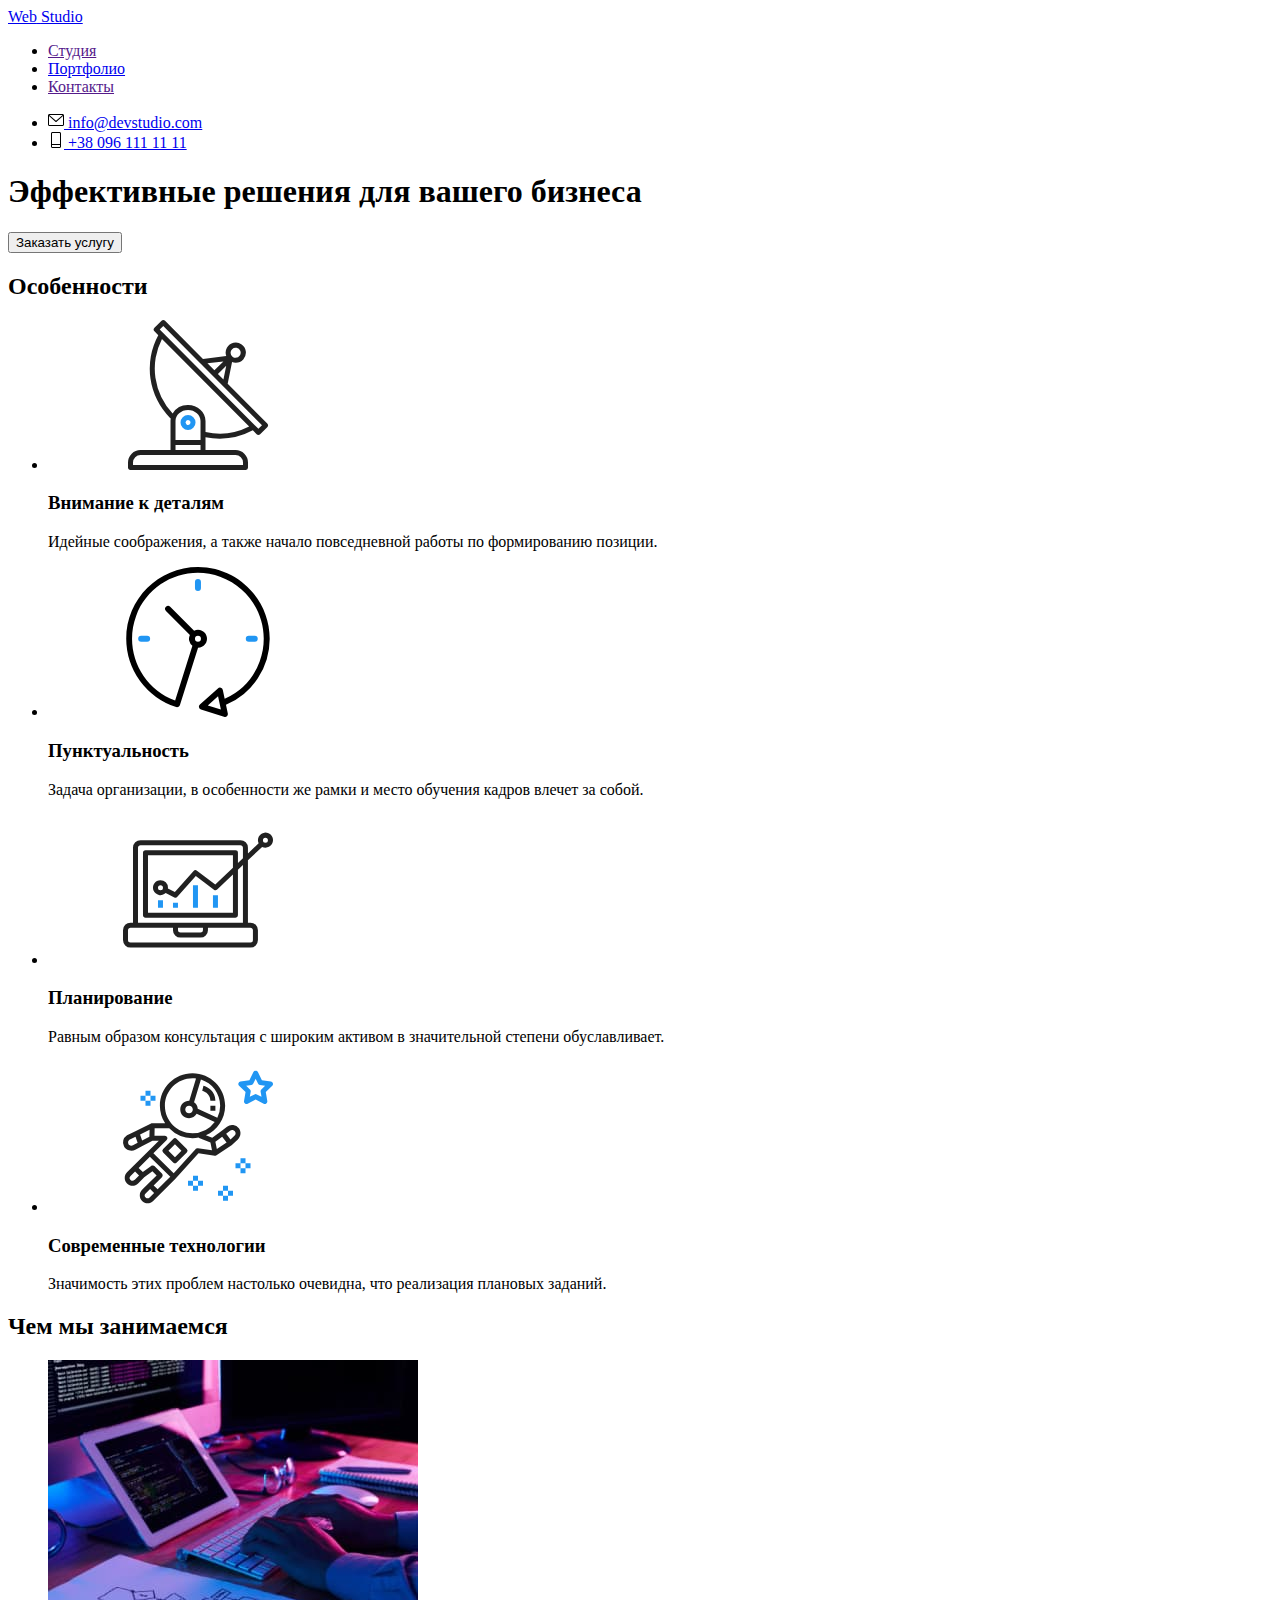
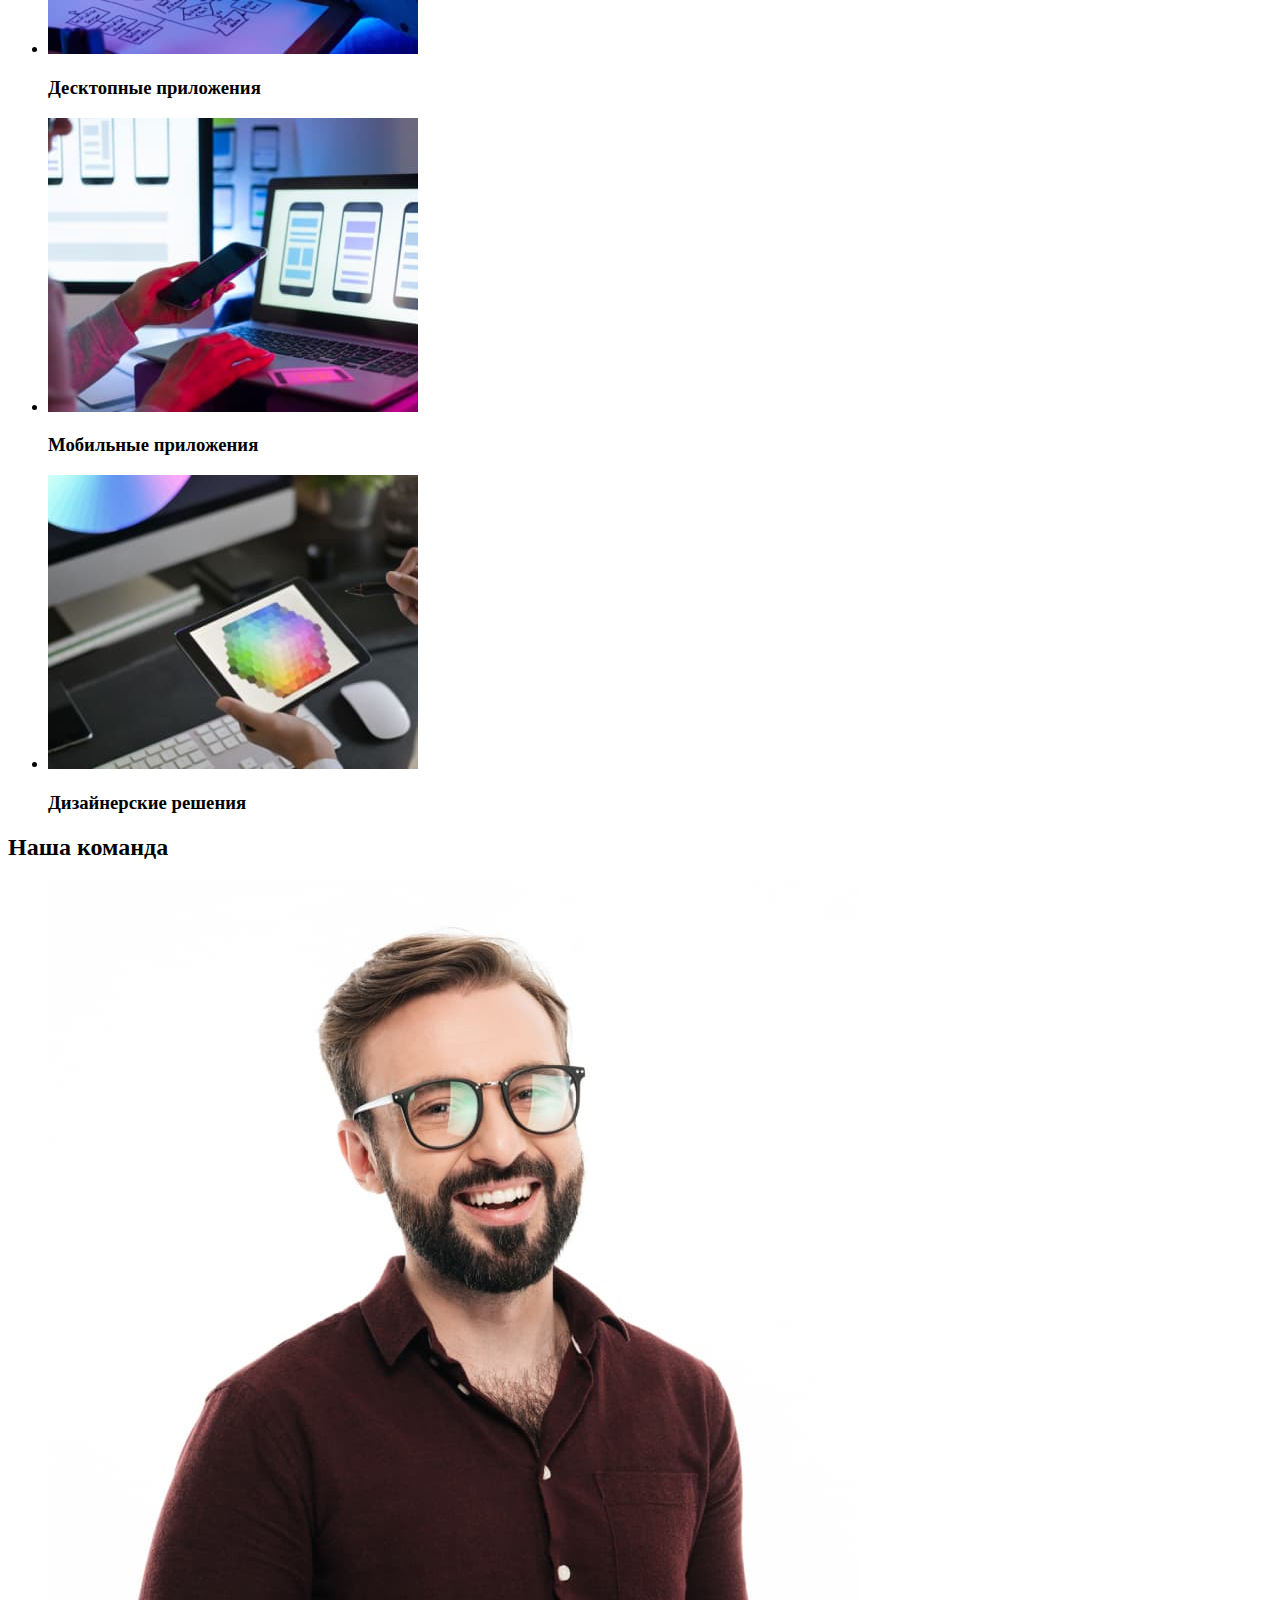
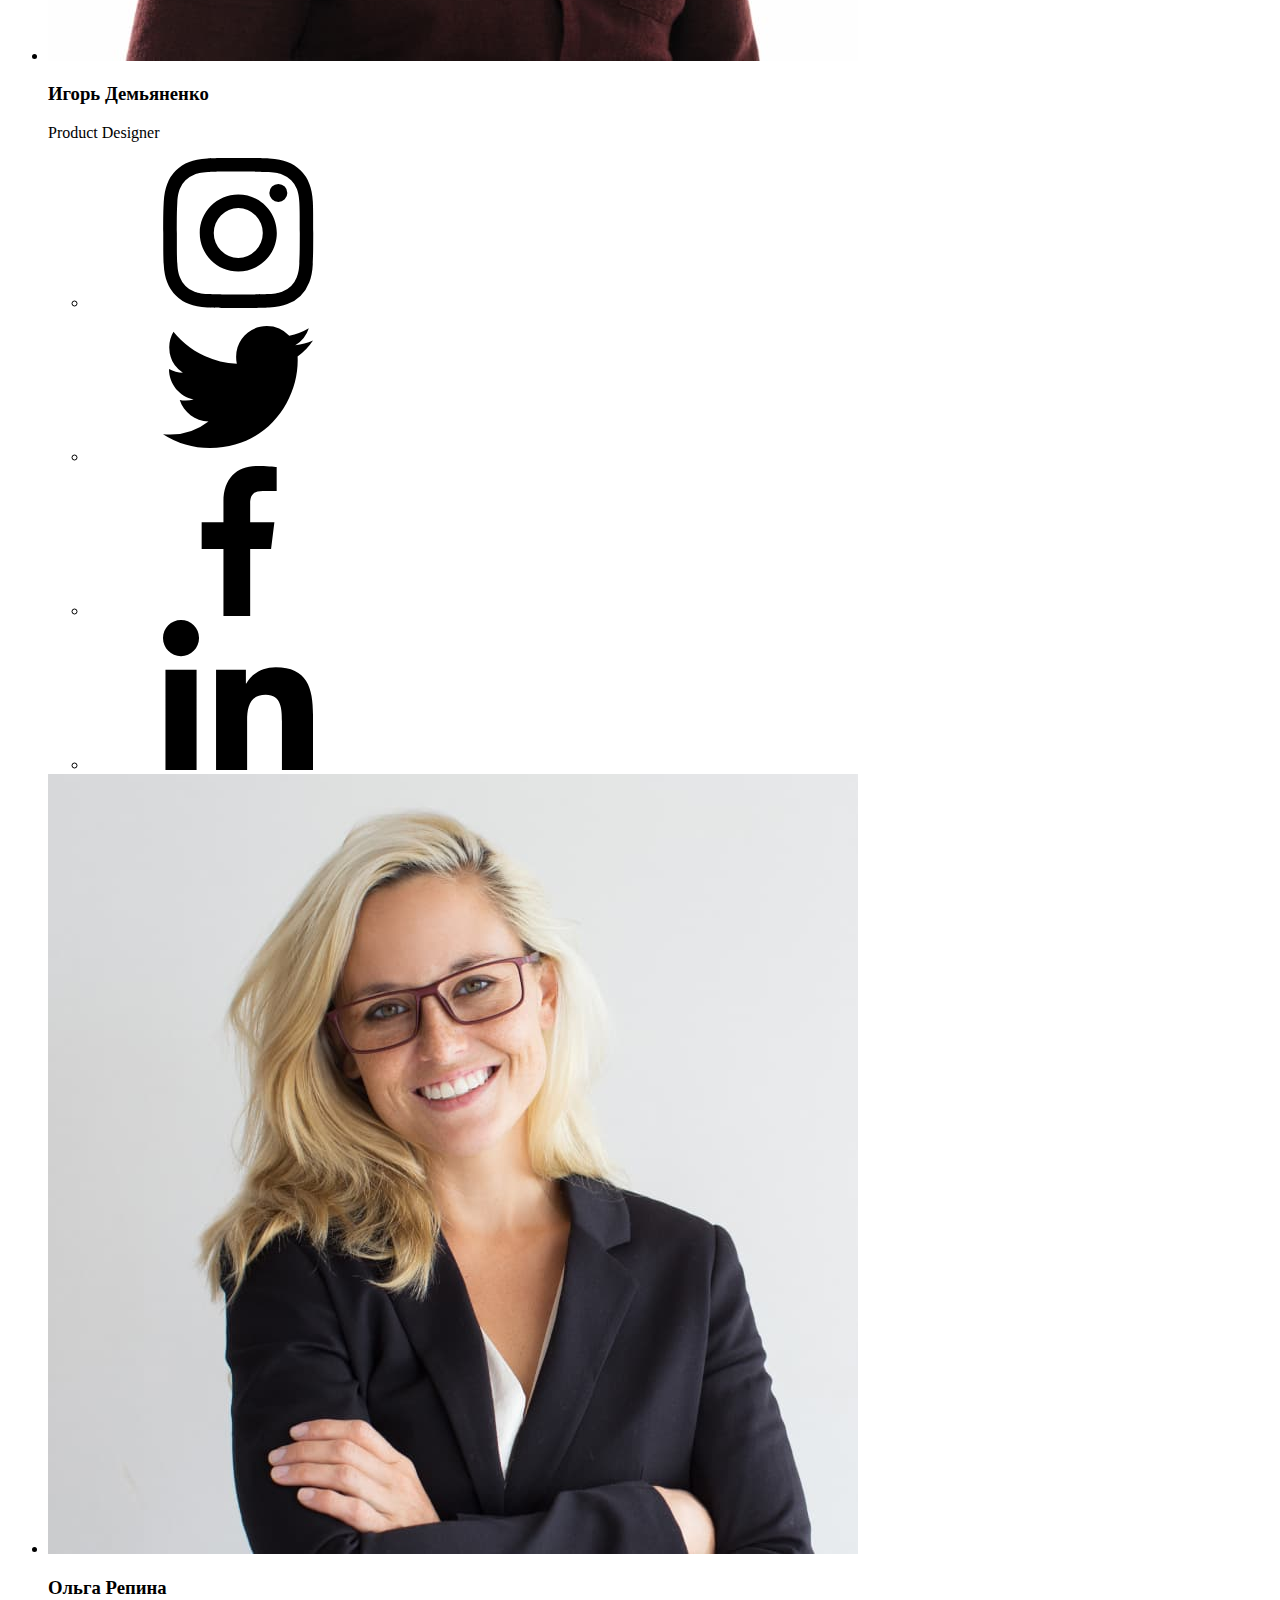
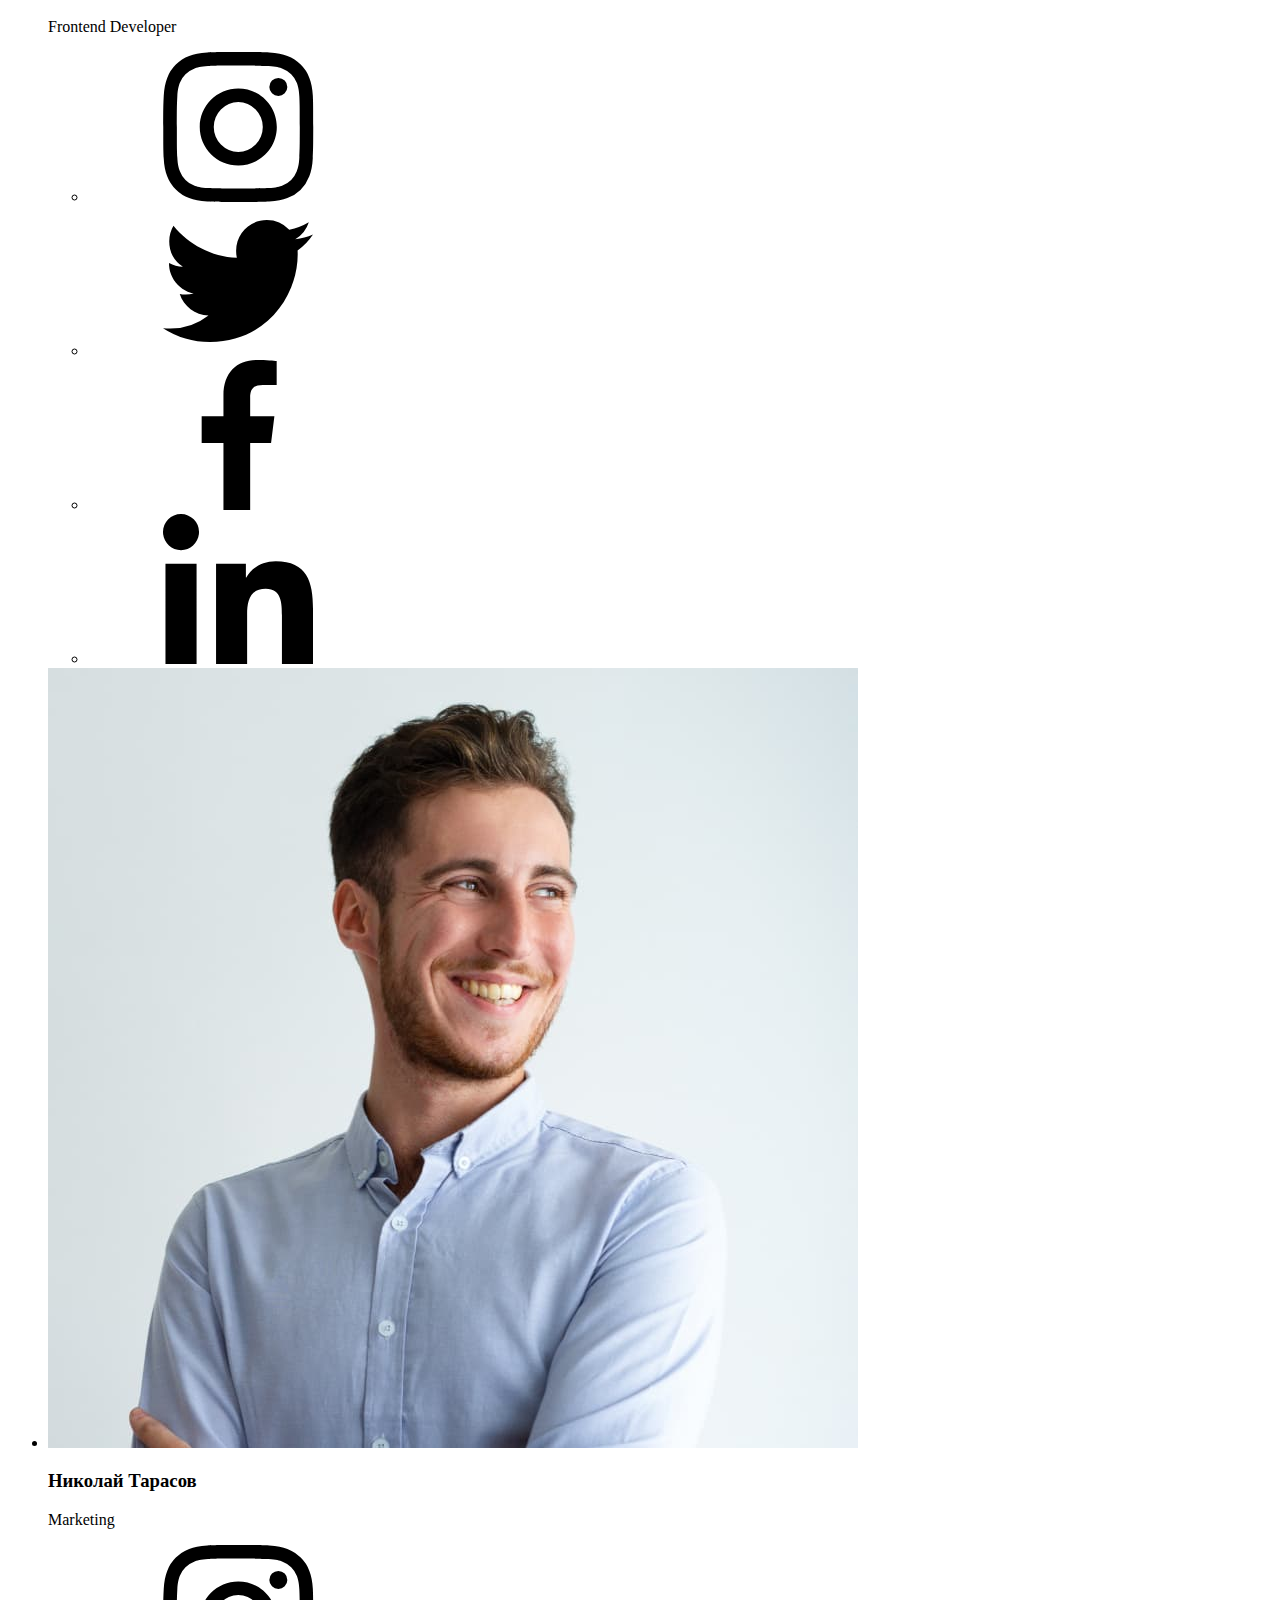
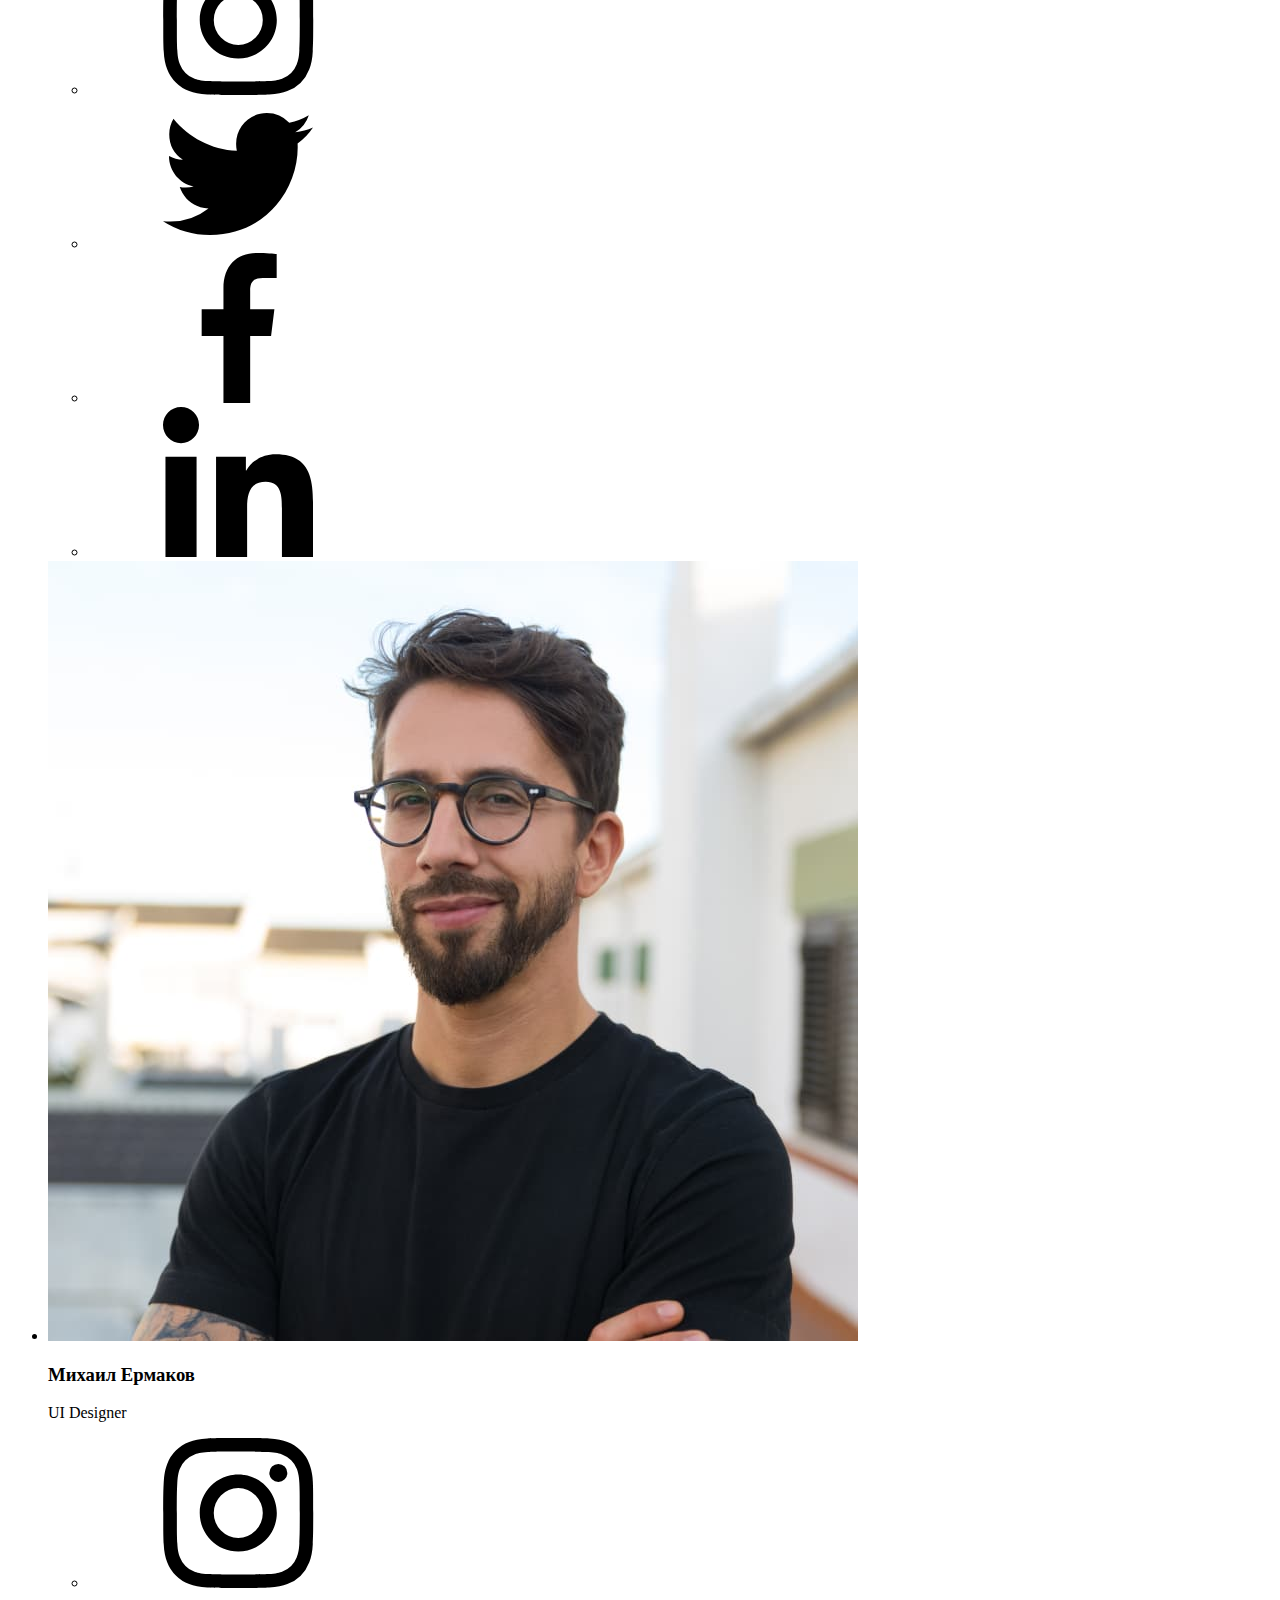
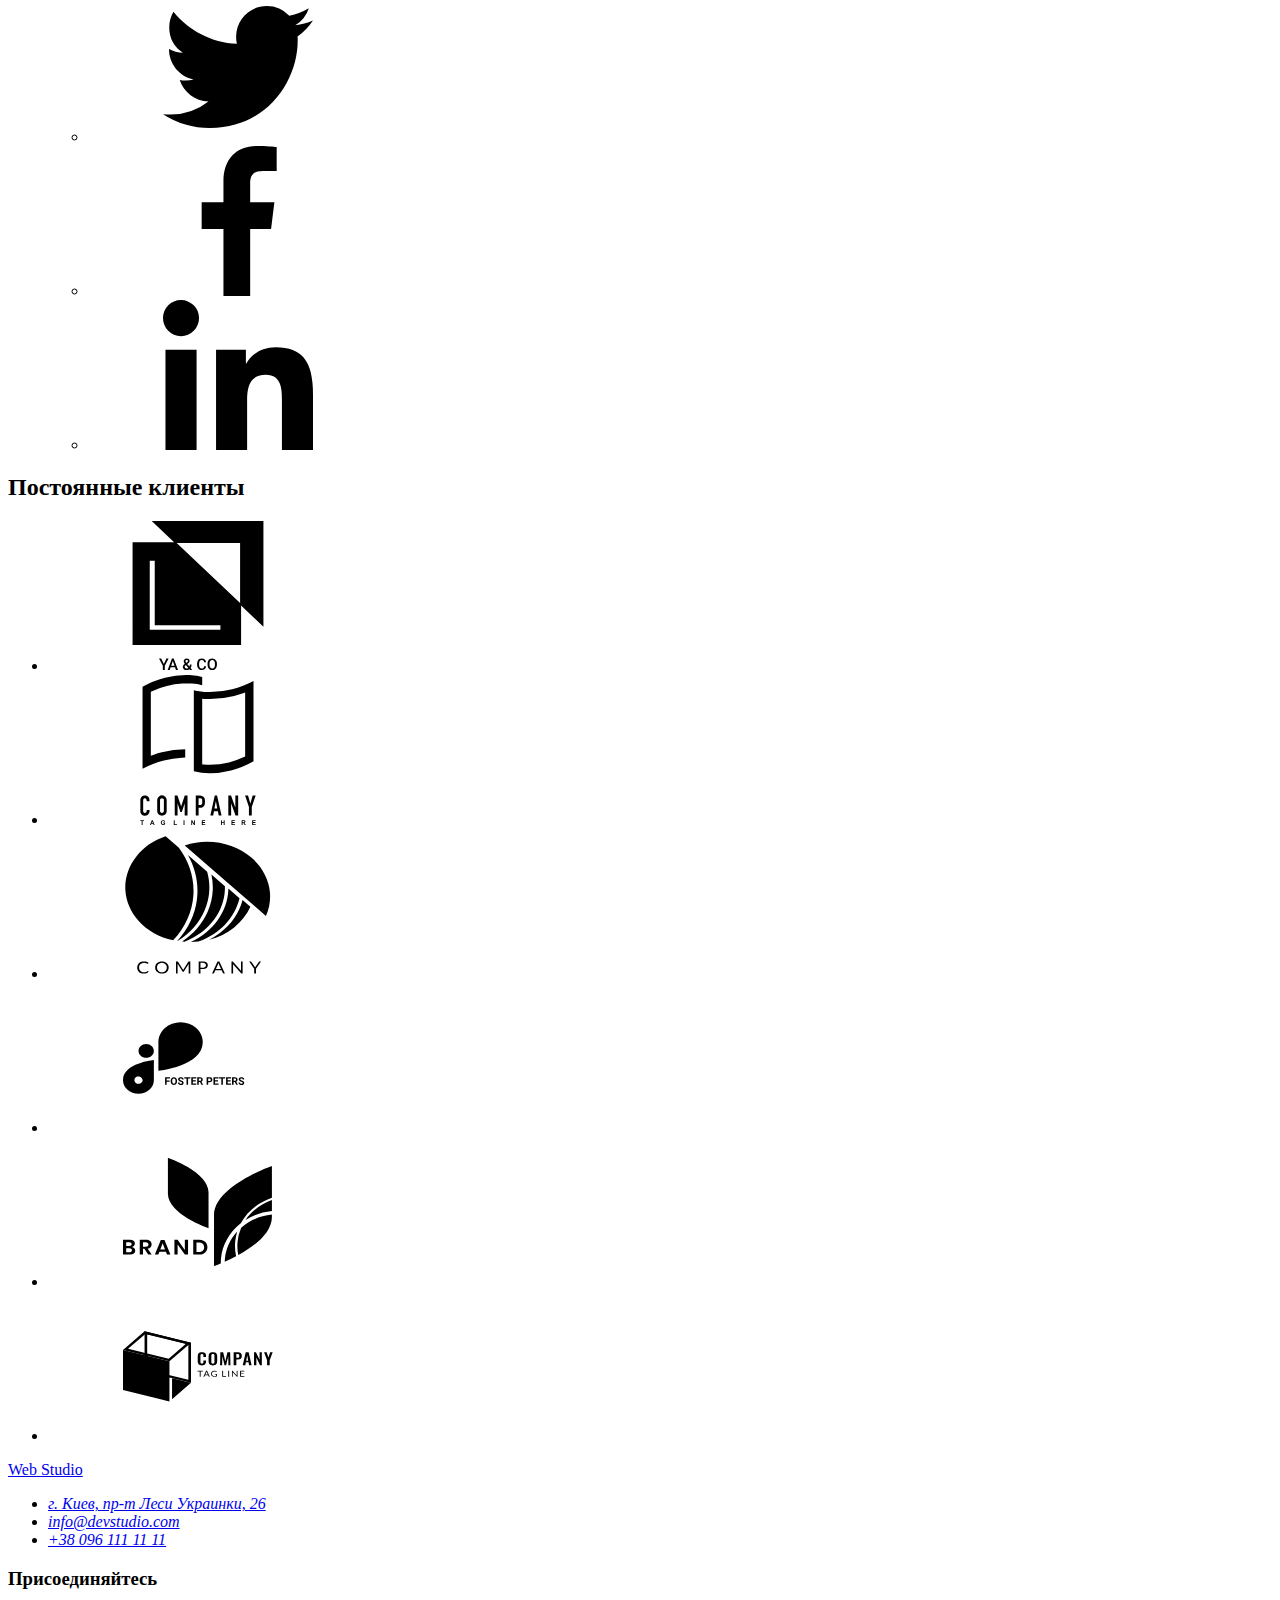
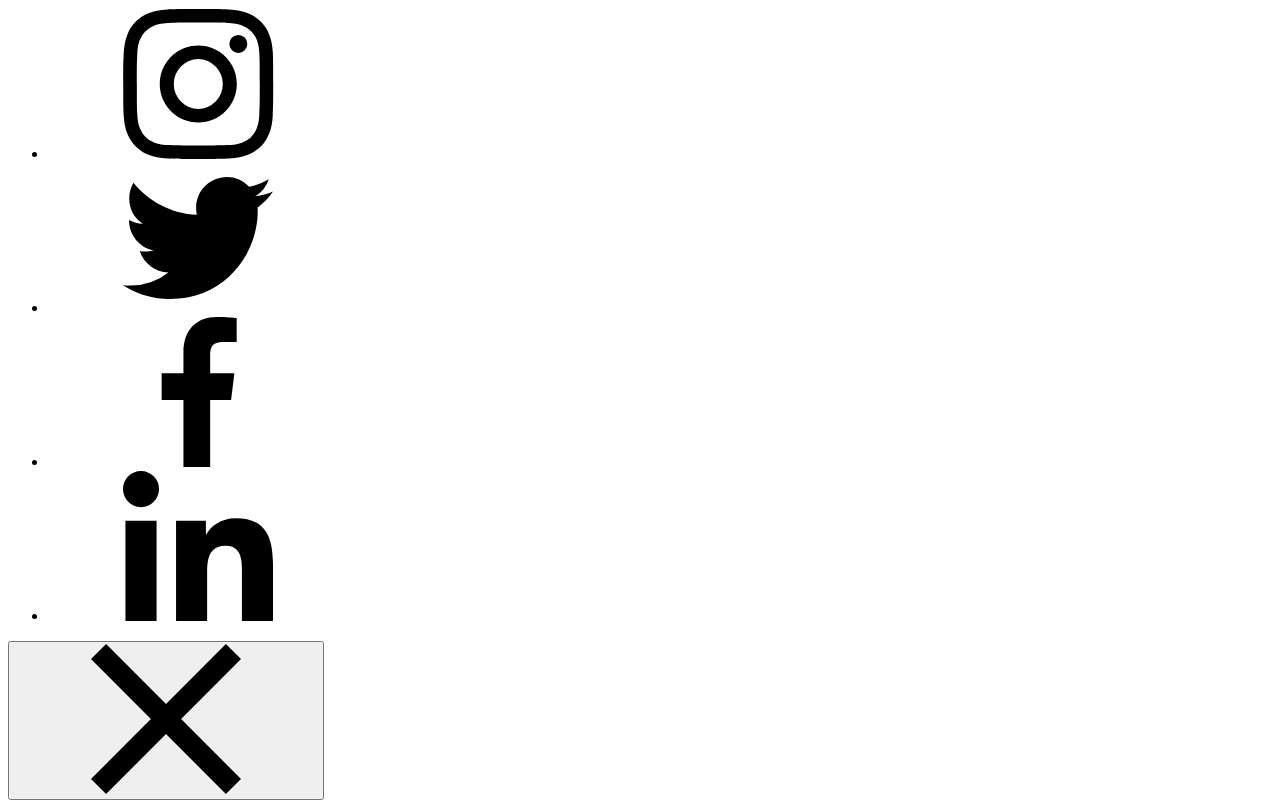
==== index.html @ 8badcd29 "html" ====
<!DOCTYPE html>
<html lang="ru">
	<head>
		<meta charset="UTF-8" />
		<meta http-equiv="X-UA-Compatible" content="IE=edge" />
		<meta name="viewport" content="width=device-width, initial-scale=1.0" />
		<title>Вебстудия</title>
		<link
			href="https://fonts.googleapis.com/css2?family=Raleway:wght@700&family=Roboto:wght@400;500;700;900&display=swap"
			rel="stylesheet"
		/>
		<link
			rel="stylesheet"
			href="https://cdnjs.cloudflare.com/ajax/libs/modern-normalize/1.1.0/modern-normalize.min.css"
			integrity="sha512-wpPYUAdjBVSE4KJnH1VR1HeZfpl1ub8YT/NKx4PuQ5NmX2tKuGu6U/JRp5y+Y8XG2tV+wKQpNHVUX03MfMFn9Q=="
			crossorigin="anonymous"
			referrerpolicy="no-referrer"
		/>
		<link rel="stylesheet" href="./css/styles.css" />
	</head>
	<body class="body">
		<header class="navigation">
			<div class="container main-nav">
				<a href="./index.html" class="logo">
					<span class="logo-web">Web</span>
					<span class="logo-studio">Studio</span>
				</a>
				<ul class="site-nav list">
					<li class="item"><a href="" class="link current">Студия</a></li>
					<li class="item"><a href="./portfolio.html" class="link">Портфолио</a></li>
					<li class="item"><a href="" class="link">Контакты</a></li>
				</ul>
				<ul class="list auth-nav">
					<li class="item auth-nav-item">
						<a href="mailto:info@devstudio.com" class="link auth-nav-link">
							<svg width="16px" height="16px" class="auth-nav-icon">
								<use href="./images/symbol-defs.svg#icon-envelope"></use>
							</svg>
							info@devstudio.com
						</a>
					</li>
					<li class="item auth-nav-item">
						<a href="tel:+380961111111" class="link auth-nav-link">
							<svg width="16px" height="16px" class="auth-nav-icon">
								<use href="./images/symbol-defs.svg#icon-smartphone"></use>
							</svg>
							+38 096 111 11 11
						</a>
					</li>
				</ul>
			</div>
		</header>
		<main>
			<section class="section hero overlay">
				<h1 class="hero-title">Эффективные решения для вашего бизнеса</h1>
				<button type="button" class="button" data-modal-open>Заказать услугу</button>
			</section>

			<section class="section features">
				<div class="container">
					<h2 class="section-title visually-hidden">Особенности</h2>
					<ul class="list features-list">
						<li class="features-item">
							<div class="features-item-bgr">
								<svg class="features-icon">
									<use href="./images/symbol-defs.svg#icon-features-antenna-1"></use>
								</svg>
							</div>
							<h3 class="section-subtitle">Внимание к деталям</h3>
							<p class="features-item-text">
								Идейные соображения, а также начало повседневной работы по формированию позиции.
							</p>
						</li>
						<li class="item">
							<div class="features-item-bgr">
								<svg class="features-icon">
									<use href="./images/symbol-defs.svg#icon-features-clock-2"></use>
								</svg>
							</div>
							<h3 class="section-subtitle">Пунктуальность</h3>
							<p class="features-item-text">
								Задача организации, в особенности же рамки и место обучения кадров влечет за собой.
							</p>
						</li>
						<li class="item">
							<div class="features-item-bgr">
								<svg class="features-icon">
									<use href="./images/symbol-defs.svg#icon-features-diagram-3"></use>
								</svg>
							</div>
							<h3 class="section-subtitle">Планирование</h3>
							<p class="features-item-text">
								Равным образом консультация с широким активом в значительной степени обуславливает.
							</p>
						</li>
						<li class="item">
							<div class="features-item-bgr">
								<svg class="features-icon">
									<use href="./images/symbol-defs.svg#icon-features-astronaut-4"></use>
								</svg>
							</div>
							<h3 class="section-subtitle">Современные технологии</h3>
							<p class="features-item-text">
								Значимость этих проблем настолько очевидна, что реализация плановых заданий.
							</p>
						</li>
					</ul>
				</div>
			</section>
			<section class="section works">
				<div class="container">
					<h2 class="section-title">Чем мы занимаемся</h2>
					<ul class="list works-list">
						<li class="item">
							<div class="item-img">
								<img src="./images/pc.jpg" alt="Десктопные приложения" />
								<h3 class="section-subtitle item-img-text">Десктопные приложения</h3>
							</div>
						</li>
						<li class="item">
							<div class="item-img">
								<img src="./images/mobile.jpg" alt="Мобильные приложения" />
								<h3 class="section-subtitle item-img-text">Мобильные приложения</h3>
							</div>
						</li>
						<li class="item">
							<div class="item-img">
								<img src="./images/design.jpg" alt="Дизайнерские решения" />
								<h3 class="section-subtitle item-img-text">Дизайнерские решения</h3>
							</div>
						</li>
					</ul>
				</div>
			</section>
			<section class="section our-team">
				<div class="container">
					<h2 class="section-title">Наша команда</h2>
					<ul class="list team-list">
						<li class="team-item">
							<img src="./images/photoidemianenko.jpg" alt="фото Игоря Демьяненко" />
							<div class="item-card">
								<h3 class="item-card-title">Игорь Демьяненко</h3>
								<p class="item-card-text" lang="en">Product Designer</p>
								<ul class="list item-card-social-links">
									<li class="item-card-links">
										<a href="" class="item-card-links-bgr">
											<svg class="item-card-icon">
												<use href="./images/symbol-defs.svg#icon-instagram"></use>
											</svg>
										</a>
									</li>
									<li class="item-card-links">
										<a href="" class="item-card-links-bgr">
											<svg class="item-card-icon">
												<use href="./images/symbol-defs.svg#icon-twitter"></use>
											</svg>
										</a>
									</li>
									<li class="item-card-links">
										<a href="" class="item-card-links-bgr">
											<svg class="item-card-icon">
												<use href="./images/symbol-defs.svg#icon-facebook"></use>
											</svg>
										</a>
									</li>
									<li class="item-card-links">
										<a href="" class="item-card-links-bgr">
											<svg class="item-card-icon">
												<use href="./images/symbol-defs.svg#icon-linkedin"></use>
											</svg>
										</a>
									</li>
								</ul>
							</div>
						</li>
						<li class="team-item">
							<img src="./images/photoorepina.jpg" alt="фото Ольги Репиной" />
							<div class="item-card">
								<h3 class="item-card-title">Ольга Репина</h3>
								<p class="item-card-text" lang="en">Frontend Developer</p>
								<ul class="list item-card-social-links">
									<li class="item-card-links">
										<a href="" class="item-card-links-bgr">
											<svg class="item-card-icon">
												<use href="./images/symbol-defs.svg#icon-instagram"></use>
											</svg>
										</a>
									</li>
									<li class="item-card-links">
										<a href="" class="item-card-links-bgr">
											<svg class="item-card-icon">
												<use href="./images/symbol-defs.svg#icon-twitter"></use>
											</svg>
										</a>
									</li>
									<li class="item-card-links">
										<a href="" class="item-card-links-bgr">
											<svg class="item-card-icon">
												<use href="./images/symbol-defs.svg#icon-facebook"></use>
											</svg>
										</a>
									</li>
									<li class="item-card-links">
										<a href="" class="item-card-links-bgr">
											<svg class="item-card-icon">
												<use href="./images/symbol-defs.svg#icon-linkedin"></use>
											</svg>
										</a>
									</li>
								</ul>
							</div>
						</li>
						<li class="team-item">
							<img src="./images/photontarasov.jpg" alt="фото Николая Тарасова" />
							<div class="item-card">
								<h3 class="item-card-title">Николай Тарасов</h3>
								<p class="item-card-text" lang="en">Marketing</p>
								<ul class="list item-card-social-links">
									<li class="item-card-links">
										<a href="" class="item-card-links-bgr">
											<svg class="item-card-icon">
												<use href="./images/symbol-defs.svg#icon-instagram"></use>
											</svg>
										</a>
									</li>
									<li class="item-card-links">
										<a href="" class="item-card-links-bgr">
											<svg class="item-card-icon">
												<use href="./images/symbol-defs.svg#icon-twitter"></use>
											</svg>
										</a>
									</li>
									<li class="item-card-links">
										<a href="" class="item-card-links-bgr">
											<svg class="item-card-icon">
												<use href="./images/symbol-defs.svg#icon-facebook"></use>
											</svg>
										</a>
									</li>
									<li class="item-card-links">
										<a href="" class="item-card-links-bgr">
											<svg class="item-card-icon">
												<use href="./images/symbol-defs.svg#icon-linkedin"></use>
											</svg>
										</a>
									</li>
								</ul>
							</div>
						</li>
						<li class="team-item">
							<img src="./images/photomyermakov.jpg" alt="фото Михаила Ермакова" />
							<div class="item-card">
								<h3 class="item-card-title">Михаил Ермаков</h3>
								<p class="item-card-text" lang="en">UI Designer</p>
								<ul class="list item-card-social-links">
									<li class="item-card-links">
										<a href="" class="item-card-links-bgr">
											<svg class="item-card-icon">
												<use href="./images/symbol-defs.svg#icon-instagram"></use>
											</svg>
										</a>
									</li>
									<li class="item-card-links">
										<a href="" class="item-card-links-bgr">
											<svg class="item-card-icon">
												<use href="./images/symbol-defs.svg#icon-twitter"></use>
											</svg>
										</a>
									</li>
									<li class="item-card-links">
										<a href="" class="item-card-links-bgr">
											<svg class="item-card-icon">
												<use href="./images/symbol-defs.svg#icon-facebook"></use>
											</svg>
										</a>
									</li>
									<li class="item-card-links">
										<a href="" class="item-card-links-bgr">
											<svg class="item-card-icon">
												<use href="./images/symbol-defs.svg#icon-linkedin"></use>
											</svg>
										</a>
									</li>
								</ul>
							</div>
						</li>
					</ul>
				</div>
			</section>
			<section class="section clients">
				<div class="container">
					<h2 class="section-title">Постоянные клиенты</h2>
					<ul class="list clients-list">
						<li class="clients-item">
							<a href="" class="clients-link">
								<svg class="clients-icon">
									<use href="./images/symbol-defs.svg#icon-client-1"></use>
								</svg>
							</a>
						</li>
						<li class="clients-item">
							<a href="" class="clients-link">
								<svg class="clients-icon">
									<use href="./images/symbol-defs.svg#icon-client-2"></use>
								</svg>
							</a>
						</li>
						<li class="clients-item">
							<a href="" class="clients-link">
								<svg class="clients-icon">
									<use href="./images/symbol-defs.svg#icon-client-3"></use>
								</svg>
							</a>
						</li>
						<li class="clients-item">
							<a href="" class="clients-link">
								<svg class="clients-icon">
									<use href="./images/symbol-defs.svg#icon-client-4"></use>
								</svg>
							</a>
						</li>
						<li class="clients-item">
							<a href="" class="clients-link">
								<svg class="clients-icon">
									<use href="./images/symbol-defs.svg#icon-client-5"></use>
								</svg>
							</a>
						</li>
						<li class="clients-item">
							<a href="" class="clients-link">
								<svg class="clients-icon">
									<use href="./images/symbol-defs.svg#icon-client-6"></use>
								</svg>
							</a>
						</li>
					</ul>
				</div>
			</section>
		</main>
		<footer class="footer">
			<div class="container footer-main">
				<div class="footer-address">
					<a href="./index.html" class="logo">
						<span class="footerlogo-web">Web</span>
						<span class="footerlogo-studio">Studio</span>
					</a>
					<address>
						<ul class="list address">
							<li class="address-item">
								<a
									class="address-item-address"
									href=" https://goo.gl/maps/1C48AsZsahUHrxCw9 "
									target="_blank"
									rel="noopener noreferrer"
								>
									г. Киев, пр-т Леси Украинки, 26
								</a>
							</li>
							<li class="address-item">
								<a class="address-item-link" href="mailto:info@devstudio.com">info@devstudio.com</a>
							</li>
							<li class="address-item">
								<a class="address-item-link" href="tel:+380961111111">+38 096 111 11 11</a>
							</li>
						</ul>
					</address>
				</div>
				<div class="footer-links">
					<h3 class="section-subtitle for-footer">Присоединяйтесь</h3>
					<ul class="list item-card-social-links for-footer">
						<li class="item-card-links">
							<a href="" class="item-card-links-bgr for-footer">
								<svg class="item-card-icon">
									<use href="./images/symbol-defs.svg#icon-instagram"></use>
								</svg>
							</a>
						</li>
						<li class="item-card-links">
							<a href="" class="item-card-links-bgr for-footer">
								<svg class="item-card-icon">
									<use href="./images/symbol-defs.svg#icon-twitter"></use>
								</svg>
							</a>
						</li>
						<li class="item-card-links">
							<a href="" class="item-card-links-bgr for-footer">
								<svg class="item-card-icon">
									<use href="./images/symbol-defs.svg#icon-facebook"></use>
								</svg>
							</a>
						</li>
						<li class="item-card-links">
							<a href="" class="item-card-links-bgr for-footer">
								<svg class="item-card-icon">
									<use href="./images/symbol-defs.svg#icon-linkedin"></use>
								</svg>
							</a>
						</li>
					</ul>
				</div>
			</div>
		</footer>
		<div class="backdrop is-hidden" data-modal>
			<div class="modal">
				<button type="button" data-modal-close class="modal-button">
					<div class="modal-close">
						<svg class="modal-close-icon"><use href="./images/symbol-defs.svg#icon-vector"></use></svg>
					</div>
				</button>
			</div>
		</div>
		<script src="./js/modal.js"></script>
	</body>
</html>
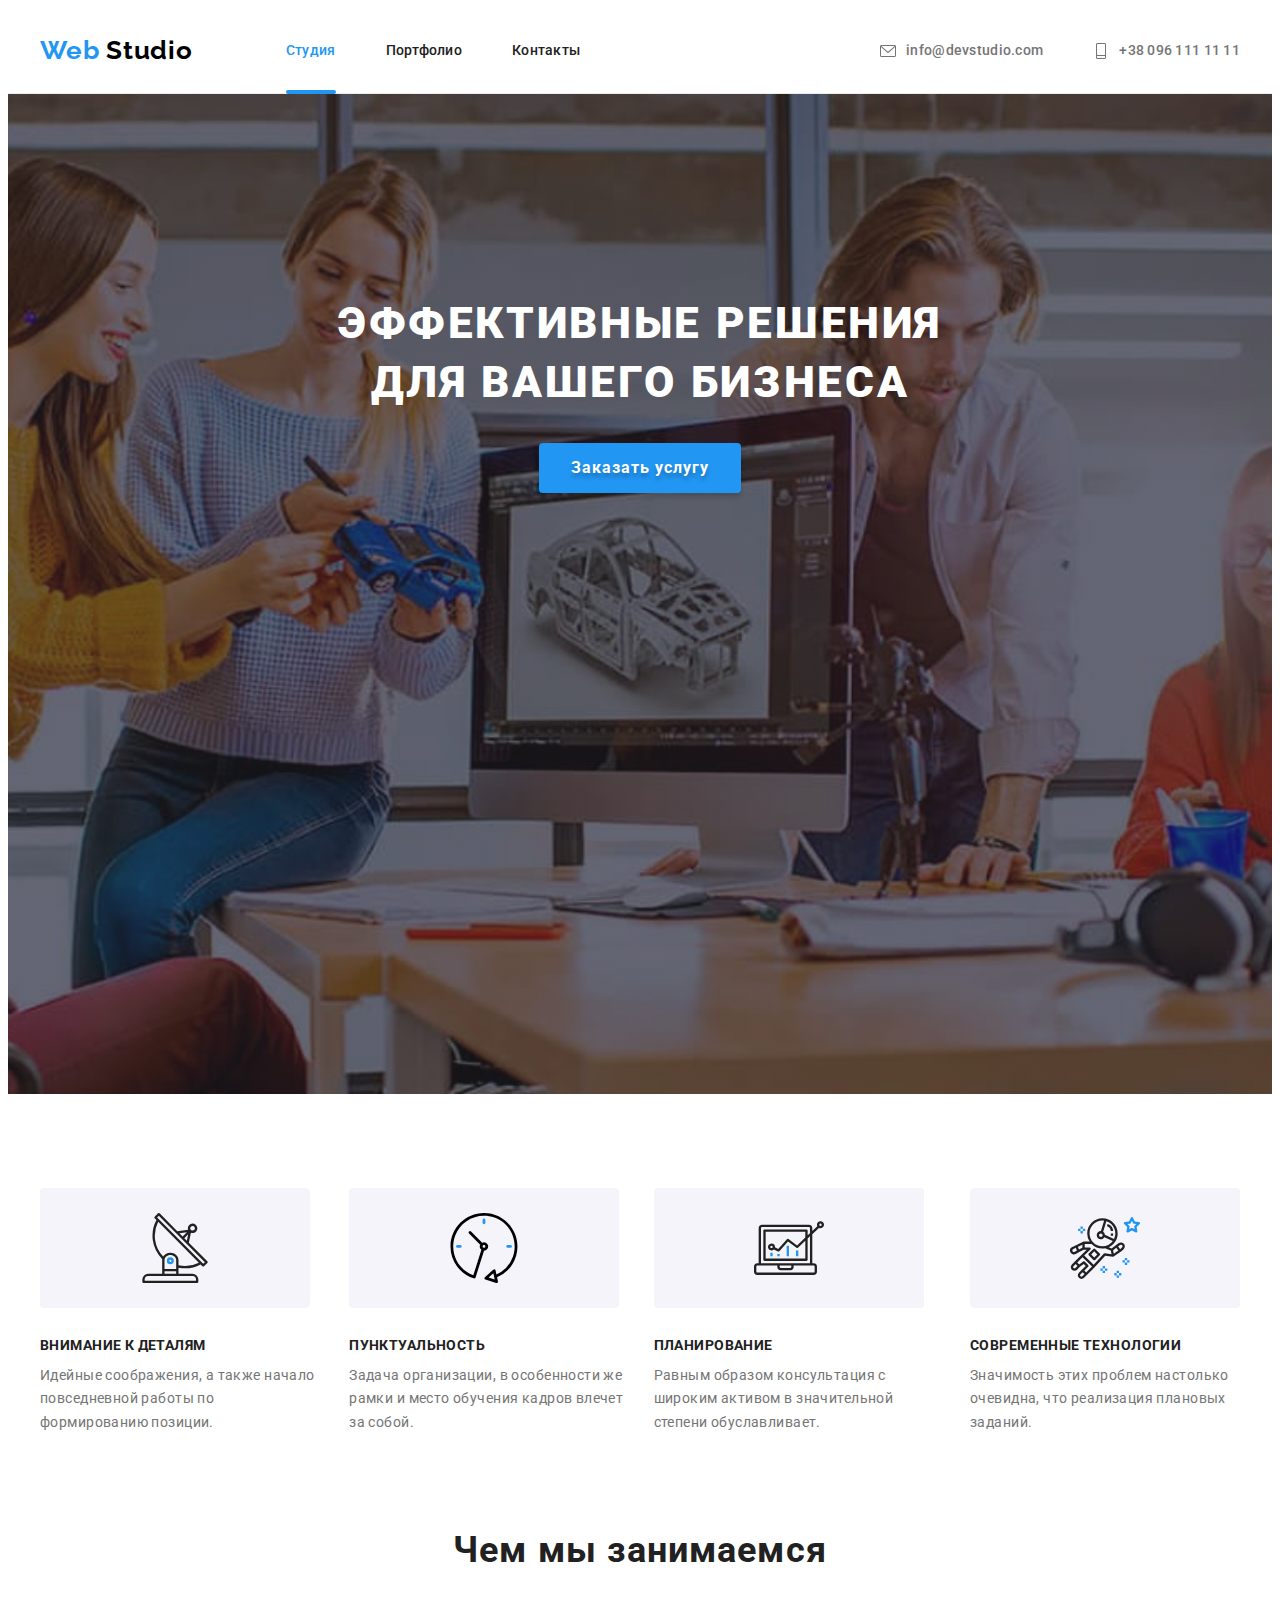
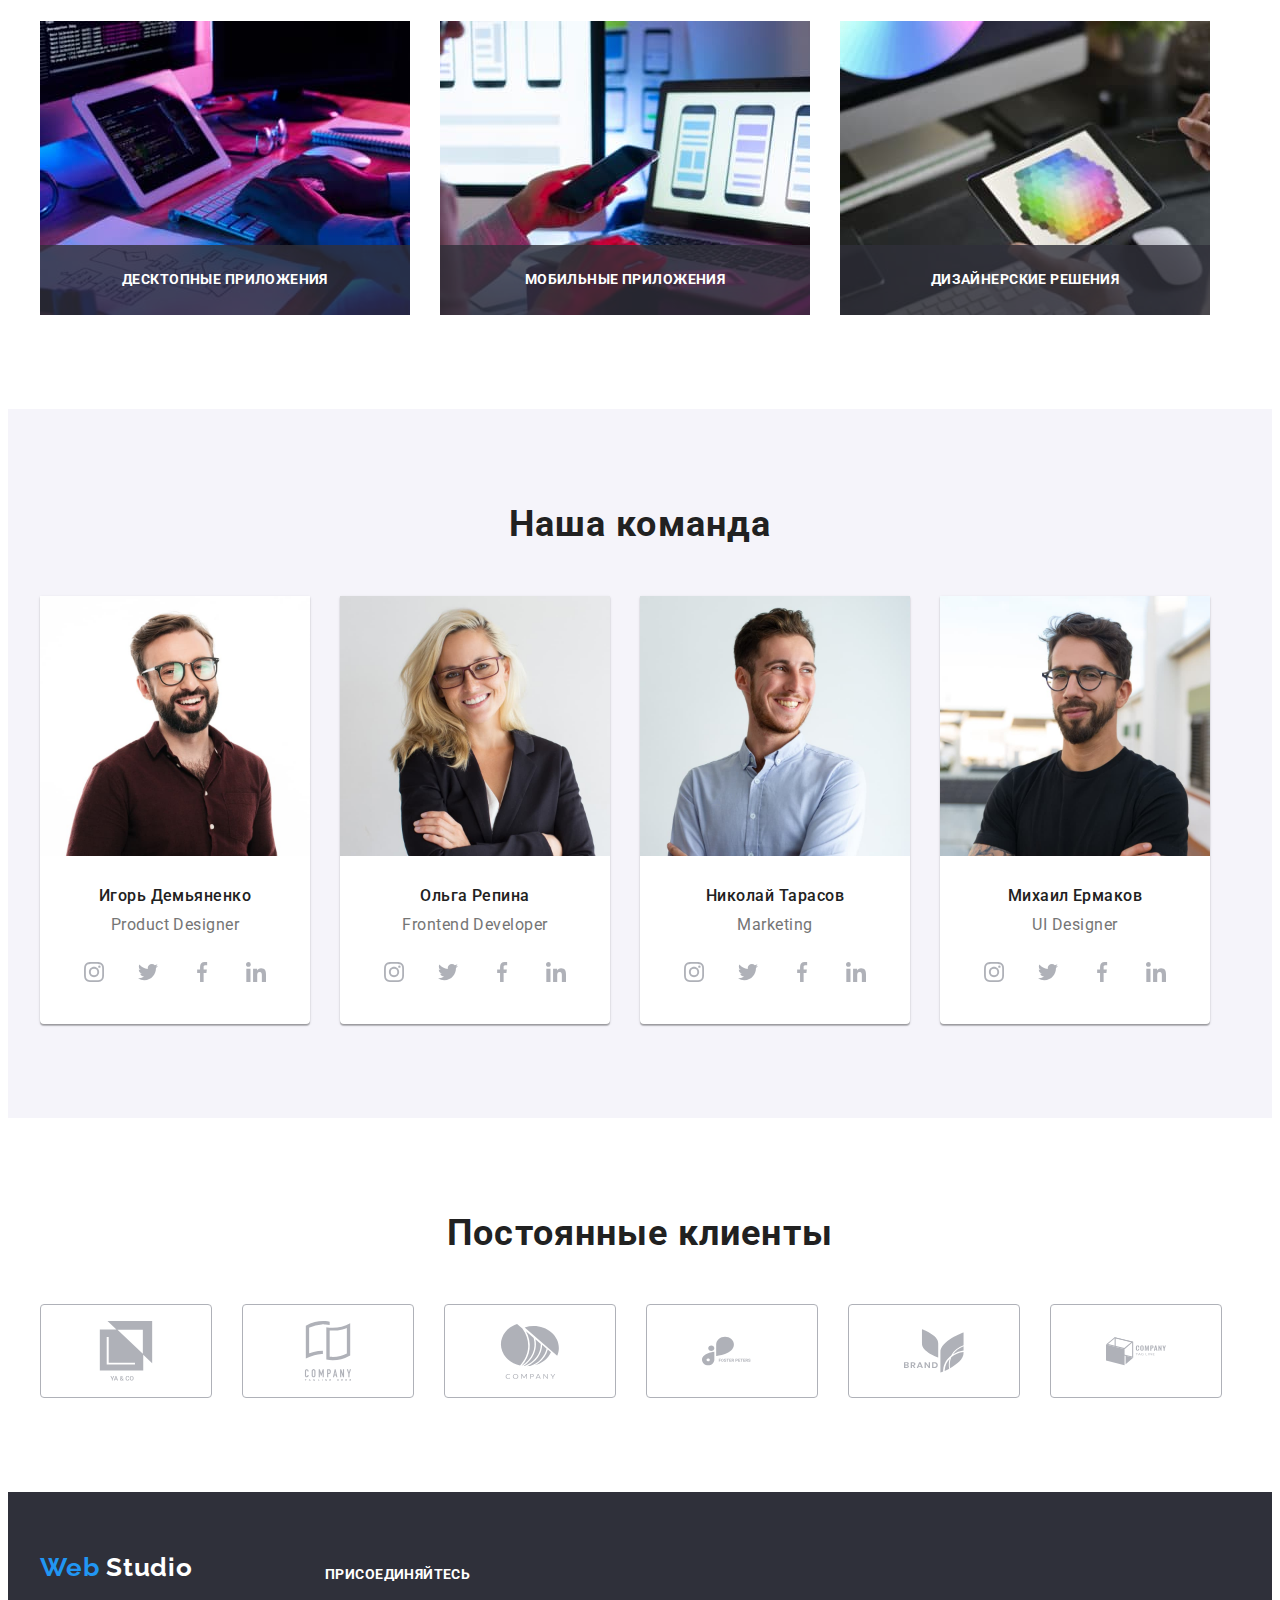
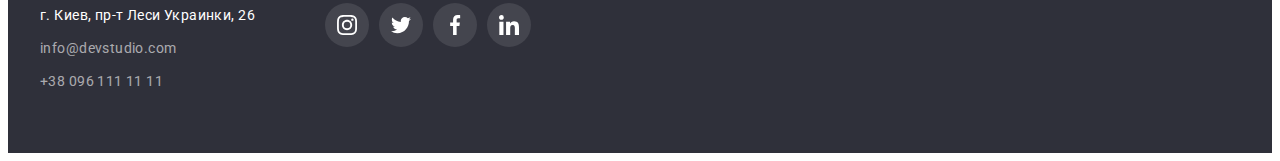
==== commit c1b1357d: "позиціонування і анімація" ====
--- a/index.html
+++ b/index.html
@@ -370,28 +370,28 @@
 					<ul class="list item-card-social-links for-footer">
 						<li class="item-card-links">
 							<a href="" class="item-card-links-bgr for-footer">
-								<svg class="item-card-icon">
+								<svg class="item-card-icon for-footer">
 									<use href="./images/symbol-defs.svg#icon-instagram"></use>
 								</svg>
 							</a>
 						</li>
 						<li class="item-card-links">
 							<a href="" class="item-card-links-bgr for-footer">
-								<svg class="item-card-icon">
+								<svg class="item-card-icon for-footer">
 									<use href="./images/symbol-defs.svg#icon-twitter"></use>
 								</svg>
 							</a>
 						</li>
 						<li class="item-card-links">
 							<a href="" class="item-card-links-bgr for-footer">
-								<svg class="item-card-icon">
+								<svg class="item-card-icon for-footer">
 									<use href="./images/symbol-defs.svg#icon-facebook"></use>
 								</svg>
 							</a>
 						</li>
 						<li class="item-card-links">
 							<a href="" class="item-card-links-bgr for-footer">
-								<svg class="item-card-icon">
+								<svg class="item-card-icon for-footer">
 									<use href="./images/symbol-defs.svg#icon-linkedin"></use>
 								</svg>
 							</a>
@@ -402,11 +402,11 @@
 		</footer>
 		<div class="backdrop is-hidden" data-modal>
 			<div class="modal">
-				<button type="button" data-modal-close class="modal-button">
+				<div data-modal-close class="modal-button">
 					<div class="modal-close">
 						<svg class="modal-close-icon"><use href="./images/symbol-defs.svg#icon-vector"></use></svg>
 					</div>
-				</button>
+				</div>
 			</div>
 		</div>
 		<script src="./js/modal.js"></script>
--- a/css/styles.css
+++ b/css/styles.css
@@ -0,0 +1,889 @@
+/* колір вторичного тексту #212121 */
+/* колір основного тексту #757575 */
+/* кольори лого #2196F3 #000000   */
+/* колір акценту #2196F3 */
+/* колір фону навігації, тексту героя, адреси г Киев, лого в футері #FFFFFF*/
+/* колір фону героя, футера #2F303A */
+/* колір фону чем ми занимается  #E5E5E5 */
+/* колір фону наша команда та кнопок на портфолио #F5F4FA */
+/* колір посилань в футері rgba(255, 255, 255, 0.6); */
+/* колір фону каталогу #EEEEEE */
+/* колір фону кнопки героя при ховері #188CE8 */
+/* колір лінії в хедері #ECECEC */
+/* колір напису соцмереж в картках нашої команди #AFB1B8 */
+
+:root {
+	--primary-text-color: #757575;
+	--title-text-color: #212121;
+	--accent: #2196f3;
+	--add-color-logo: #000000;
+	--add-color-text: #ffffff;
+	--add-color-link: rgba(255, 255, 255, 0.6);
+	--background-header-color: #ffffff;
+	--background-primary-color: #f5f5f5;
+	--background-secondary-color: #f5f4fa;
+	--background-hero-footer-color: #2f303a;
+	--background-catalogue-color: #eeeeee;
+	--add-color-headerline: #ececec;
+}
+
+.list {
+	list-style: none;
+	margin: 0;
+	padding: 0;
+}
+
+/*body*/
+.body {
+	color: var(--primary-text-color);
+	font-family: Roboto, sans-serif;
+}
+
+/* button */
+.button {
+	display: block;
+	margin-left: auto;
+	margin-right: auto;
+
+	color: var(--add-color-text);
+	background-color: var(--accent);
+	font-family: inherit;
+	font-weight: 700;
+	font-size: 16px;
+	line-height: 1.88;
+
+	align-items: center;
+	text-align: center;
+	letter-spacing: 0.06em;
+	text-decoration: none;
+	text-shadow: 0px 4px 4px rgba(0, 0, 0, 0.25);
+	border: none;
+	cursor: pointer;
+
+	border-radius: 4px;
+	box-shadow: 0px 4px 4px rgba(0, 0, 0, 0.15);
+	padding: 10px 32px;
+	min-width: 200px;
+
+	transition: background-color 1250ms cubic-bezier(0.4, 0, 0.2, 1);
+}
+
+.button:hover,
+.button:focus {
+	background-color: #188ce8;
+}
+
+.container {
+	margin-left: auto;
+	margin-right: auto;
+	width: 1200px;
+	padding-left: 15px;
+	padding-right: 15px;
+	/* outline: tomato solid 2px; */
+}
+
+.visually-hidden {
+	position: absolute;
+	width: 1px;
+	height: 1px;
+	margin: -1px;
+	border: 0;
+	padding: 0;
+
+	white-space: nowrap;
+	clip-path: inset(100%);
+	clip: rect(0 0 0 0);
+	overflow: hidden;
+}
+
+/*navigation */
+.navigation {
+	background-color: var(--background-header-color);
+	border: 1px solid var(--background-header-color);
+	border-bottom: 1px solid var(--add-color-headerline);
+}
+
+/* main-nav */
+.main-nav {
+	display: flex;
+	align-items: center;
+
+	font-weight: 500;
+	font-size: 14px;
+	line-height: 1.4;
+	letter-spacing: 0.02em;
+}
+
+.logo {
+	font-family: Raleway, sans-serif;
+	font-weight: 700;
+	font-size: 26px;
+	line-height: 1.19;
+	letter-spacing: 0.03em;
+	text-decoration: none;
+
+	margin-right: 93px;
+	/* outline: tomato solid 2px; */
+}
+
+.logo-web {
+	color: var(--accent);
+}
+
+.logo-studio {
+	color: var(--add-color-logo);
+}
+
+.site-nav {
+	display: flex;
+	gap: 50px;
+	position: relative;
+}
+
+.site-nav .item {
+	position: relative;
+}
+/* .site-nav .item:not(:last-child) {
+	margin-right: 50px;
+} */
+
+.site-nav .link {
+	display: block;
+
+	color: var(--title-text-color);
+	text-decoration: none;
+	padding-top: 32px;
+	padding-bottom: 32px;
+
+	transition-property: color;
+	transition-duration: 250ms;
+	transition-timing-function: cubic-bezier(0.4, 0, 0.2, 1);
+}
+
+.site-nav .link:hover,
+.site-nav .link:focus {
+	color: var(--accent);
+}
+
+.site-nav > .item > .link.current {
+	color: var(--accent);
+}
+
+.site-nav .link.current::after {
+	display: block;
+	position: absolute;
+	left: 0;
+	bottom: -1px;
+	content: "";
+	border-bottom: 4px var(--accent) solid;
+	min-width: 100%;
+	/* border-bottom: var(--accent); */
+	border-radius: 2px;
+	/* 	 */
+}
+
+/* auth-nav */
+
+.auth-nav {
+	display: flex;
+	margin-left: auto;
+}
+
+.auth-nav .item + .item {
+	margin-left: 50px;
+}
+
+.auth-nav-item {
+	display: flex;
+	align-items: center;
+}
+
+.auth-nav-item:hover .auth-nav-icon,
+.auth-nav-item:focus .auth-nav-icon {
+	fill: var(--accent);
+}
+
+.auth-nav-icon {
+	fill: var(--primary-text-color);
+	margin-right: 10px;
+}
+
+.auth-nav-link {
+	color: var(--primary-text-color);
+	text-decoration: none;
+	display: flex;
+	align-items: center;
+
+	transition: color 250ms cubic-bezier(0.4, 0, 0.2, 1);
+}
+
+.auth-nav-link:hover,
+.auth-nav-link:focus {
+	color: var(--accent);
+}
+
+.auth-nav-link:hover .auth-nav-icon,
+.auth-nav-link:focus .auth-nav-icon {
+	fill: var(--accent);
+}
+
+/* section */
+.section {
+	padding-top: 94px;
+	padding-bottom: 94px;
+}
+
+.section-title {
+	color: var(--title-text-color);
+	font-weight: 700;
+	font-size: 36px;
+	line-height: 1.17;
+	text-align: center;
+	letter-spacing: 0.03em;
+
+	margin-top: 0;
+	margin-bottom: 50px;
+	/* outline: tomato solid 2px; */
+}
+
+.section.no-padding {
+	padding-top: 0;
+	padding-bottom: 0;
+}
+
+/* -------------------------------------------------------hero------------------------------------- */
+.hero {
+	background-color: var(--background-hero-footer-color);
+	color: var(--add-color-text);
+	text-align: center;
+	align-items: center;
+
+	padding-top: 200px;
+	padding-bottom: 200px;
+}
+
+.hero-title {
+	font-weight: 900;
+	font-size: 44px;
+	line-height: 1.36;
+	letter-spacing: 0.06em;
+	text-transform: uppercase;
+	max-width: 696px;
+	margin-right: auto;
+	margin-left: auto;
+
+	/* outline: tomato solid 2px; */
+
+	margin-top: 0;
+	margin-bottom: 30px;
+}
+
+/* overlay */
+
+.overlay {
+	max-width: 1600px;
+	height: 600px;
+	margin-left: auto;
+	margin-right: auto;
+	background-color: #c4c4c4;
+	background-image: linear-gradient(to right, rgba(47, 48, 58, 0.4), rgba(47, 48, 58, 0.4)), url(../images/hero-img.jpg);
+	background-repeat: no-repeat;
+	background-position: center;
+	background-size: cover;
+}
+
+/* -------------------------------------------features *--------------------------------------/
+
+/* .features {
+	outline: tomato solid 2px;
+} */
+
+.features-list {
+	display: flex;
+	gap: 30px;
+}
+
+.section-subtitle {
+	color: var(--title-text-color);
+	font-weight: 700;
+	font-size: 14px;
+	line-height: 1.14;
+	letter-spacing: 0.03em;
+	text-transform: uppercase;
+
+	margin-bottom: 10px;
+	margin-top: 0;
+	padding-top: 30px;
+	/* outline: tomato solid 2px; */
+}
+
+.features-item-bgr {
+	display: flex;
+	justify-content: center;
+	align-items: center;
+	background-color: var(--background-secondary-color);
+	border-radius: 4px;
+	width: 270px;
+	height: 120px;
+}
+
+.features-item-text {
+	font-size: 14px;
+	line-height: 1.71;
+	letter-spacing: 0.03em;
+	margin-top: 0;
+	margin-bottom: 0;
+	/* outline: tomato solid 2px; */
+}
+.features-icon {
+	width: 70px;
+	height: 70px;
+}
+
+/* .features-list .item {
+	width: calc((100%-90px) / 4);
+	margin-right: 30px;
+}
+
+.features-list .item:nth-child(4n) {
+	margin-right: 0;
+} */
+
+/* .features-list .item::before {
+	display: block;
+	content: "";
+	height: 120px;
+	background-size: 70px 70px;
+	background-repeat: no-repeat;
+	background-position: center;
+	background-color: var(--background-secondary-color);
+
+	outline: tomato solid 2px;
+} */
+
+/*----------------------------------------------------works----------------------------------------------- */
+.works {
+	/* outline: tomato solid 2px; */
+	padding-top: 0;
+}
+
+.works-list {
+	display: flex;
+	gap: 30px;
+}
+
+.works-list img {
+	display: block;
+	width: 370px;
+	height: 294px;
+}
+
+/* .works-list > .item {
+	margin-right: 30px;
+}
+
+.works-list > .item:nth-child(3n) {
+	margin-right: 0;
+} */
+
+.works-list .item-img {
+	position: relative;
+}
+
+.works-list .item-img::before {
+	display: block;
+	position: absolute;
+	content: "";
+	bottom: 0;
+	left: 0;
+	height: 70px;
+	width: 100%;
+	background-color: rgba(47, 48, 58, 0.8);
+}
+.works-list .item-img-text {
+	display: flex;
+	position: absolute;
+	bottom: 0;
+	left: 0;
+
+	height: 70px;
+	width: 100%;
+	justify-content: center;
+	align-items: center;
+	margin: 0;
+	padding: 0;
+	color: var(--add-color-text);
+}
+
+/*------------------------------------------our team------------------------------------- */
+.our-team {
+	background-color: var(--background-secondary-color);
+	/* outline: tomato solid 2px; */
+}
+
+.team-list {
+	display: flex;
+	gap: 30px;
+}
+
+.item-card {
+	padding: 30px 32px;
+}
+
+.item-card-links {
+	display: flex;
+	justify-content: space-between;
+	cursor: pointer;
+}
+
+.item-card-icon {
+	fill: #afb1b8;
+	width: 20px;
+	height: 20px;
+
+	transition-property: fill;
+	transition-duration: 250ms;
+	transition-timing-function: cubic-bezier(0.4, 0, 0.2, 1);
+}
+
+.item-card-links-bgr:hover .item-card-icon,
+.item-card-links-bgr:focus .item-card-icon {
+	fill: var(--add-color-text);
+}
+
+.item-card-links-bgr {
+	display: flex;
+	justify-content: center;
+	align-items: center;
+	background-color: var(--background-header-color);
+	/* background-color: tomato; */
+	border-radius: 50%;
+	height: 44px;
+	width: 44px;
+
+	transition-property: var(--background-header-color);
+	transition-duration: 250ms;
+	transition-timing-function: cubic-bezier(0.4, 0, 0.2, 1);
+}
+
+.item-card-links-bgr:hover,
+.item-card-links-bgr:focus {
+	background-color: var(--accent);
+}
+
+.item-card-social-links {
+	display: flex;
+	justify-content: space-between;
+}
+
+.item-card-title {
+	color: var(--title-text-color);
+	font-weight: 500;
+	font-size: 16px;
+	line-height: 1.19;
+	text-align: center;
+	letter-spacing: 0.03em;
+
+	margin-top: 0;
+	margin-bottom: 10px;
+	/* outline: tomato solid 2px; */
+}
+
+.item-card-text {
+	font-size: 16px;
+	line-height: 1.19;
+	text-align: center;
+	letter-spacing: 0.03em;
+
+	margin-top: 0;
+	margin-bottom: 16px;
+	/* padding-bottom: 30px; */
+	/* outline: tomato solid 2px; */
+}
+
+.team-item {
+	background-color: var(--background-header-color);
+	/* margin-right: 30px; */
+
+	box-shadow: 0px 1px 3px rgba(0, 0, 0, 0.12), 0px 1px 1px rgba(0, 0, 0, 0.14), 0px 2px 1px rgba(0, 0, 0, 0.2);
+	border-radius: 0px 0px 4px 4px;
+}
+
+/* .team-item:nth-child(4n) {
+	margin-right: 0;
+} */
+
+.team-item img {
+	display: block;
+	width: 270px;
+	height: 260px;
+	/* outline: tomato solid 2px; */
+}
+
+/* --------------------------------------------Постоянные клиенты------------------------------- */
+
+.clients-icon {
+	fill: #afb1b8;
+	height: 60px;
+	transition-property: fill;
+	transition-duration: 250ms;
+	transition-timing-function: cubic-bezier(0.4, 0, 0.2, 1);
+}
+
+.clients-link {
+	display: flex;
+	justify-content: center;
+	align-items: center;
+
+	width: 170px;
+	height: 92px;
+	border: 1px solid #afb1b8;
+	border-radius: 4px;
+
+	cursor: pointer;
+}
+
+.clients-list {
+	display: flex;
+	gap: 30px;
+}
+
+.clients-link:hover .clients-icon,
+.clients-link:focus .clients-icon {
+	fill: var(--accent);
+}
+
+/* .clients-item:not(:last-child) {
+	margin-right: 30px;
+} */
+
+/*-------------------------------------------------footer------------------------------------------- */
+
+.footer {
+	background-color: var(--background-hero-footer-color);
+	padding-top: 60px;
+	padding-bottom: 59px;
+}
+
+.address-item-address {
+	color: var(--add-color-text);
+	font-style: normal;
+	font-size: 14px;
+	line-height: 1.71;
+	letter-spacing: 0.03em;
+	text-decoration: none;
+
+	transition: color 250ms cubic-bezier(0.4, 0, 0.2, 1);
+}
+
+.address-item-address:hover,
+.address-item-address:focus {
+	color: var(--accent);
+}
+
+.address-item-link {
+	color: var(--add-color-link);
+	font-style: normal;
+	font-size: 14px;
+	line-height: 1.71;
+	letter-spacing: 0.03em;
+	text-decoration: none;
+
+	transition: color 250ms cubic-bezier(0.4, 0, 0.2, 1);
+}
+
+.address {
+	margin-top: 21px;
+	display: flex;
+	flex-direction: column;
+	gap: 9px;
+	margin-right: 70px;
+}
+
+/* альтернативный вариант отступов в адресе
+
+.address-item:not(:last-child) {
+	margin-bottom: 9px;
+} */
+
+.address-item-link:hover,
+.address-item-link:focus {
+	color: var(--accent);
+}
+
+.footerlogo-web {
+	color: var(--accent);
+}
+
+.footerlogo-studio {
+	color: var(--add-color-text);
+}
+
+.footer-main {
+	display: flex;
+}
+
+.section-subtitle.for-footer {
+	color: var(--add-color-text);
+	margin-bottom: 20px;
+	padding-top: 0;
+	padding-top: 15px;
+	margin-bottom: 20px;
+}
+
+.item-card-social-links.for-footer {
+	gap: 10px;
+}
+
+.item-card-links-bgr.for-footer {
+	background-color: rgba(255, 255, 255, 0.1);
+
+	transition: background-color 250ms cubic-bezier(0.4, 0, 0.2, 1);
+}
+
+.item-card-links-bgr.for-footer:hover,
+.item-card-links-bgr.for-footer:focus {
+	background-color: var(--accent);
+}
+
+.item-card-icon.for-footer {
+	fill: var(--add-color-text);
+}
+
+/* .footer-links {
+	margin-left: 70px;
+} */
+
+/* ----------------------------------------------модальное окно---------------------------------- */
+
+.backdrop {
+	position: fixed;
+	top: 0;
+	left: 0;
+	width: 100%;
+	height: 100%;
+	background-color: rgba(0, 0, 0, 0.2);
+
+	opacity: 1;
+	transition: opacity 250ms cubic-bezier(0.4, 0, 0.2, 1);
+}
+
+.backdrop.is-hidden {
+	opacity: 0;
+	pointer-events: none;
+}
+
+.modal {
+	position: absolute;
+	top: 50%;
+	left: 50%;
+	transform: translate(-50%, -50%);
+
+	min-width: 528px;
+	min-height: 581px;
+	background-color: var(--background-header-color);
+}
+
+.modal-close {
+	display: flex;
+	justify-content: center;
+	align-items: center;
+	width: 30px;
+	height: 30px;
+	border: 1px solid rgba(0, 0, 0, 0.1);
+	border-radius: 50%;
+	background-color: var(--background-header-color);
+
+	transition: border 1250ms cubic-bezier(0.4, 0, 0.2, 1);
+}
+
+.modal-button {
+	background-color: var(--background-header-color);
+	position: absolute;
+	top: 0;
+	right: 0;
+	border: none;
+}
+
+.modal-close-icon {
+	width: 11px;
+	height: 11px;
+	fill: #000000;
+
+	transition: fill 1250ms cubic-bezier(0.4, 0, 0.2, 1);
+}
+
+.modal-button:hover .modal-close,
+.modal-button:focus .modal-close {
+	border: 1px solid var(--accent);
+}
+
+.modal-button:hover .modal-close-icon,
+.modal-button:focus .modal-close-icon {
+	fill: var(--accent);
+}
+
+/*------------------------------------------------portfolio--------------------------------------*/
+
+.button-portfolio {
+	color: var(--title-text-color);
+	background-color: var(--background-secondary-color);
+	font-family: inherit;
+	font-weight: 500;
+	font-size: 16px;
+	line-height: 1.63;
+	text-align: center;
+	letter-spacing: 0.03em;
+
+	cursor: pointer;
+	border-radius: 4px;
+	padding: 6px 22px;
+	border: none;
+
+	transition-property: color;
+	transition-property: var(--background-secondary-color);
+	transition-property: 0px 3px 1px rgba(0, 0, 0, 0.1), 0px 1px 2px rgba(0, 0, 0, 0.08), 0px 2px 2px rgba(0, 0, 0, 0.12);
+	transition-duration: 250ms;
+	transition-timing-function: cubic-bezier(0.4, 0, 0.2, 1);
+}
+
+.button-portfolio:hover,
+.button-portfolio:focus {
+	color: var(--add-color-text);
+	background-color: var(--accent);
+	box-shadow: 0px 3px 1px rgba(0, 0, 0, 0.1), 0px 1px 2px rgba(0, 0, 0, 0.08), 0px 2px 2px rgba(0, 0, 0, 0.12);
+}
+
+.nomenclature {
+	margin-bottom: 50px;
+	display: flex;
+	justify-content: center;
+	gap: 8px;
+}
+
+/* .nomenclature-item:not(:last-child) {
+	margin-right: 8px;
+} */
+
+.catalogue {
+	display: flex;
+	flex-wrap: wrap;
+	gap: 30px;
+}
+.catalogue-link {
+	text-decoration: none;
+}
+
+.by-line-title {
+	color: var(--title-text-color);
+	font-weight: 700;
+	font-size: 18px;
+	line-height: 2;
+	letter-spacing: 0.06em;
+
+	margin-top: 0;
+	margin-bottom: 4px;
+}
+
+.by-line-text {
+	font-size: 16px;
+	line-height: 1.88;
+	letter-spacing: 0.03em;
+	margin-top: 0;
+	margin-bottom: 0;
+	color: var(--primary-text-color);
+}
+
+.catalogue-item {
+	background-color: var(--background-catalogue-color);
+	/* альтернатива 2 для размещения catalogue-item */
+	/* margin-right: 30px;
+	margin-bottom: 30px; */
+	line-height: 1px;
+	cursor: pointer;
+
+	/* width: calc((100%-60px) / 3); */
+
+	transition: box-shadow 250ms cubic-bezier(0.4, 0, 0.2, 1);
+}
+
+.catalogue-item:hover,
+.catalogue-item:focus {
+	box-shadow: 0px 1px 1px rgba(0, 0, 0, 0.12), 0px 4px 4px rgba(0, 0, 0, 0.06), 1px 4px 6px rgba(0, 0, 0, 0.16);
+}
+
+/* альтернатива 2 для размещения catalogue-item */
+/* .catalogue-item:nth-child(3n) {
+	margin-right: 0;
+}
+
+.catalogue-item:nth-last-child(-n + 3) {
+	margin-bottom: 0;
+} */
+
+/* альтернатива 3 для размещения catalogue-item */
+
+/* .catalogue-item:not(:nth-child(3n)) {
+  margin-right: 30px;
+}
+.catalogue-item:not(:nth-last-child(-n + 3)) {
+  margin-bottom: 30px;
+} */
+
+.catalogue-item img {
+	width: 370px;
+	height: 294px;
+}
+
+.by-line {
+	width: 370px;
+	padding-left: 24px;
+	padding-right: 24px;
+	padding-top: 20px;
+	padding-bottom: 20px;
+	background-color: var(--background-header-color);
+	border: 1px solid var(--background-catalogue-color);
+	/* border: 1px solid tomato; */
+	border-top: none;
+}
+
+.catalogue-product {
+	color: var(--primary-text-color);
+	font-size: 16px;
+	line-height: 1.88;
+	letter-spacing: 0.03em;
+
+	margin-top: 0;
+	margin-bottom: 0;
+	padding-bottom: 20px;
+}
+
+.catalogue-link-img {
+	position: relative;
+	overflow: hidden;
+	display: block;
+	overflow: hidden;
+}
+
+.catalogue-link-hover {
+	display: block;
+	position: absolute;
+	top: 0;
+	left: 0;
+	padding: 63px 24px;
+	font-size: 18px;
+	line-height: 1.56;
+	letter-spacing: 0.03em;
+	color: var(--add-color-text);
+	height: 101%;
+	background-color: var(--accent);
+	margin: 0;
+
+	transform: translateY(100%);
+	transition: transform 250ms cubic-bezier(0.4, 0, 0.2, 1);
+}
+
+.catalogue-link:hover .catalogue-link-hover,
+.catalogue-link:focus .catalogue-link-hover {
+	transform: translateY(0);
+}
